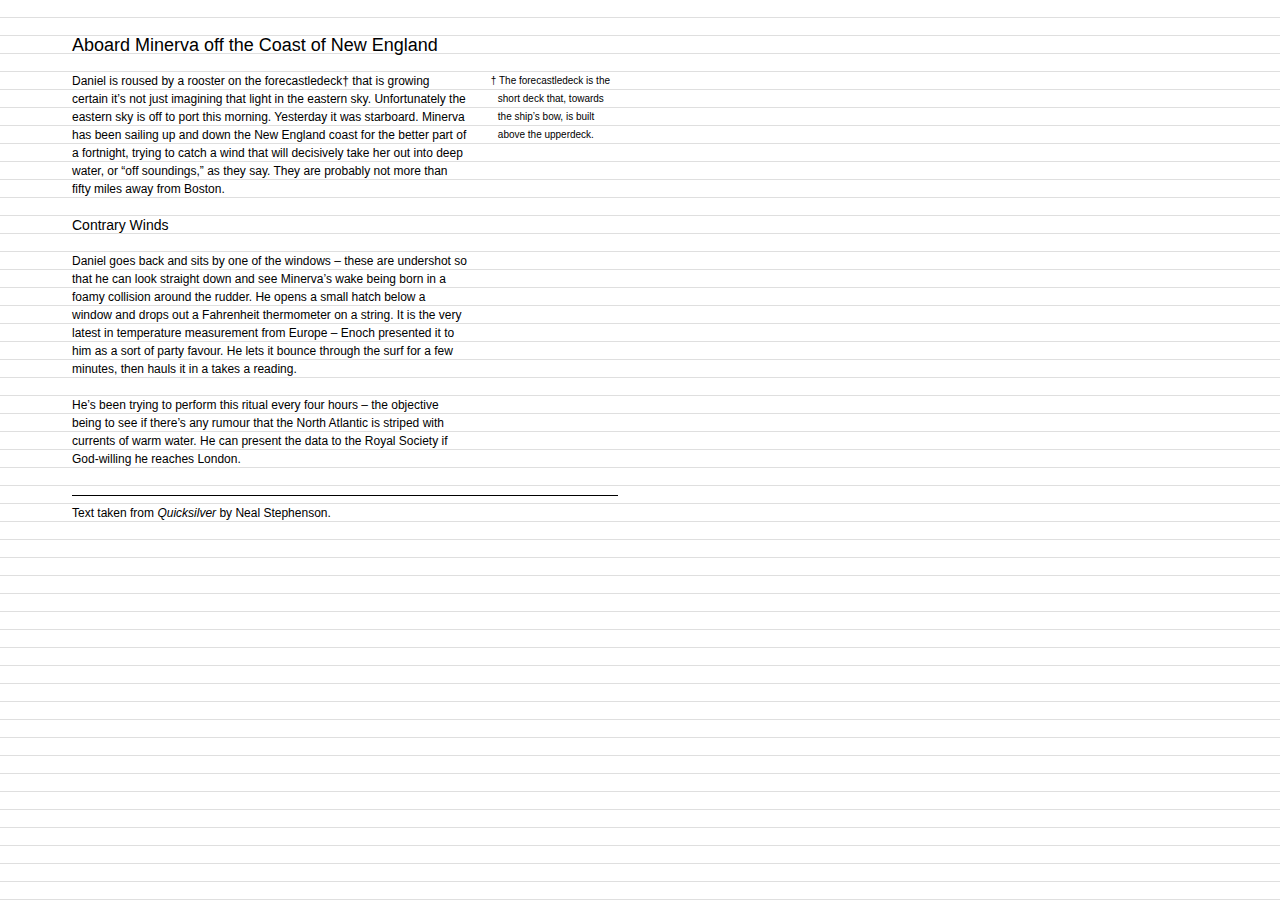
==== index.html @ 9137e632 "Initial commit. Basic typogaphic rhythm calcs in SASS" ====
<!DOCTYPE html PUBLIC "-//W3C//DTD XHTML 1.0 Strict//EN"
    "http://www.w3.org/TR/xhtml1/DTD/xhtml1-strict.dtd">
<html xmlns="http://www.w3.org/1999/xhtml">
  <head>
    <title>
      Compose a Vertical Rhythm example
    </title>
    <link rel="stylesheet" href="stylesheets/base.css" type="text/css">
  </head>
  <body>
    <h1>
      Aboard Minerva off the Coast of New England
    </h1>
    <div class="content">
      <p>
        Daniel is roused by a rooster on the forecastledeck† that is growing certain it’s not just imagining that light in the eastern sky. Unfortunately the eastern sky is off to port this morning. Yesterday it was starboard. Minerva has been sailing up and down the New England coast for the better part of a fortnight, trying to catch a wind that will decisively take her out into deep water, or “off soundings,” as they say. They are probably not more than fifty miles away from&nbsp;Boston.
      </p>
      <p class="sidenote">
        † The forecastledeck is the short deck that, towards the ship’s bow, is built above the&nbsp;upperdeck.
      </p>
      <h2>
        Contrary Winds
      </h2>
      <p>
        Daniel goes back and sits by one of the windows – these are undershot so that he can look straight down and see Minerva’s wake being born in a foamy collision around the rudder. He opens a small hatch below a window and drops out a Fahrenheit thermometer on a string. It is the very latest in temperature measurement from Europe – Enoch presented it to him as a sort of party favour. He lets it bounce through the surf for a few minutes, then hauls it in a takes a&nbsp;reading.
      </p>
      <p>
        He’s been trying to perform this ritual every four hours – the objective being to see if there’s any rumour that the North Atlantic is striped with currents of warm water. He can present the data to the Royal Society if God-willing he reaches&nbsp;London.
      </p>
      <p class="footnote">
        Text taken from <cite>Quicksilver</cite> by Neal&nbsp;Stephenson.
      </p>
    </div>
  </body>
</html>
---- stylesheets/base.css ----
/* ********** reset start ********** */
/* Taken from Eric Meyer - http://meyerweb.com/eric/tools/css/reset/ */
/* v1.0 | 20080212 */
html, body, div, span, applet, object, iframe, h1, h2, h3, h4, h5, h6, p, blockquote, pre, a, abbr, acronym, address, big, cite, code, del, dfn, em, font, img, ins, kbd, q, s, samp, small, strike, strong, sub, sup, tt, var, b, u, i, center, dl, dt, dd, ol, ul, li, fieldset, form, label, legend, table, caption, tbody, tfoot, thead, tr, th, td { margin: 0; padding: 0; border: 0; outline: 0; font-size: 100%; vertical-align: baseline; background: transparent; }

body { line-height: 1; }

ol, ul { list-style: none; }

blockquote, q { quotes: none; }

blockquote:before, blockquote:after { content: ""; content: none; }

q:before, q:after { content: ""; content: none; }

/* remember to define focus styles! */
:focus { outline: 0; }

/* remember to highlight inserts somehow! */
ins { text-decoration: none; }

del { text-decoration: line-through; }

/* tables still need 'cellspacing="0"' in the markup */
table { border-collapse: collapse; border-spacing: 0; }

/* ********** reset end ********** */
/* ********** layout start ********** */
body { background: url("../images/underline.gif"); -webkit-background-size: 18px; margin: 3em 6em; }

.sidenote { width: 12em; margin-right: 0; position: absolute; top: 0; left: 42.6em; }

.footnote { border-top: 0.083em solid black; margin-top: 2.25em; padding-top: 0.667em; margin-left: 0; width: 45.5em; }

.content { position: relative; width: 300px; }

/* ********** layout end ********** */
/* ********** typography start ********** */
body { font: 12px / 1.5 Georgia, "Helvetica Neue", Helvetica, Arial, sans-serif; }

.sidenote { text-indent: -0.7em; rhythm: 1em; font-size: 0.833em; line-height: 1.8; margin-top: 0em; margin-bottom: 0em; }

p { font-size: 1em; margin: 0 0 1.5em 0; width: 33em; }

h1 { rhythm: 1em; font-size: 1.5em; line-height: 1; margin-top: 0em; margin-bottom: 1em; font-weight: normal; }

h2 { rhythm: 1em; font-size: 1.167em; line-height: 1.286; margin-top: 0em; margin-bottom: 1.286em; font-weight: normal; }
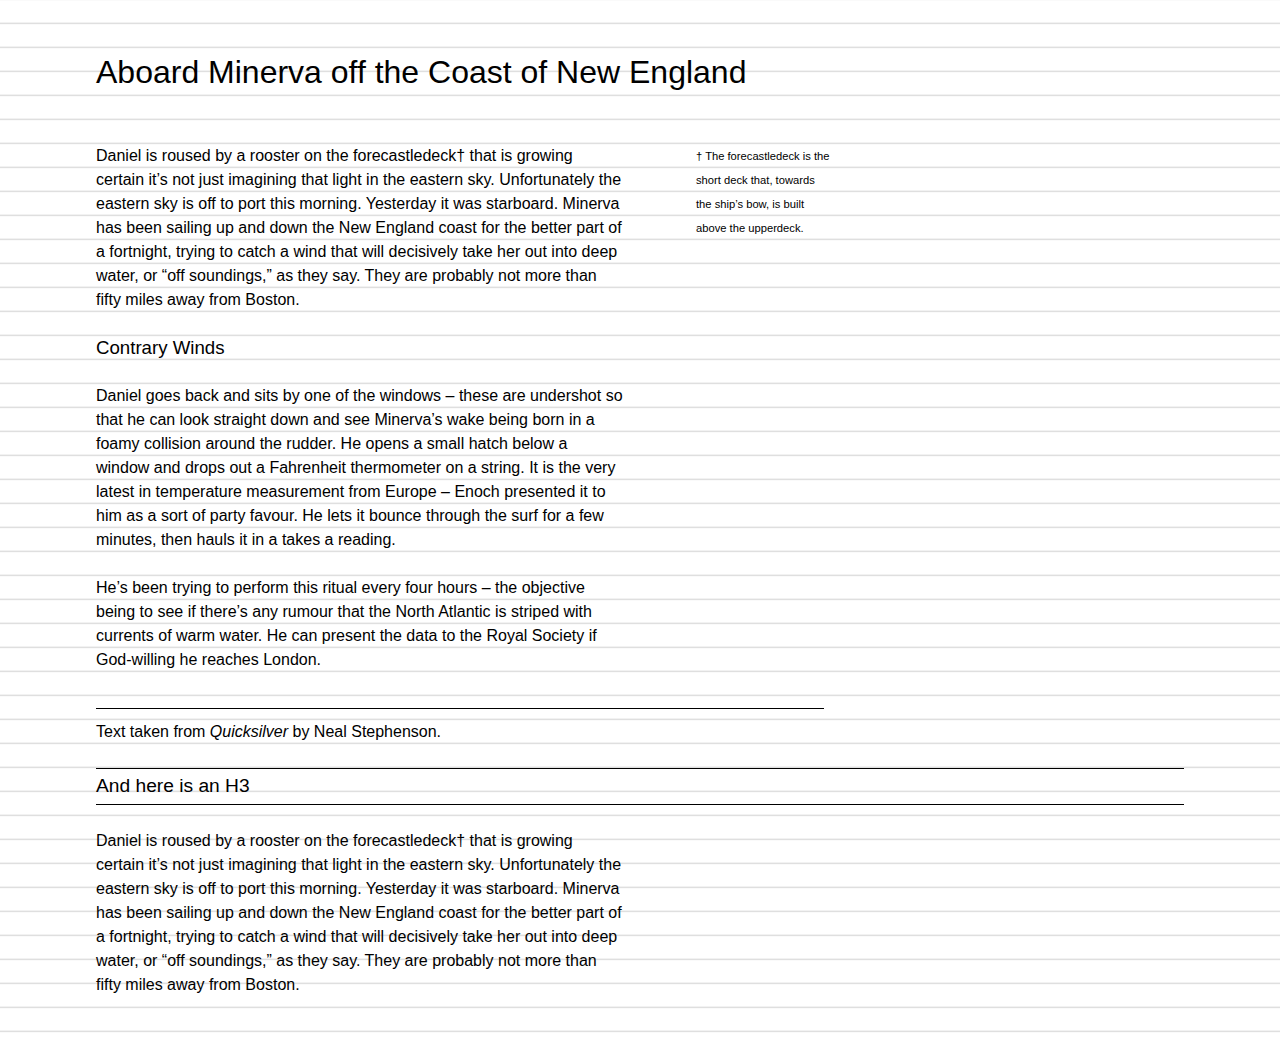
==== commit 26e4bed6: "added padding and border allowances" ====
--- a/index.html
+++ b/index.html
@@ -31,5 +31,13 @@
         Text taken from <cite>Quicksilver</cite> by Neal&nbsp;Stephenson.
       </p>
     </div>
+    <h3>
+      And here is an H3
+    </h3>
+    <div class="content">
+      <p>
+        Daniel is roused by a rooster on the forecastledeck† that is growing certain it’s not just imagining that light in the eastern sky. Unfortunately the eastern sky is off to port this morning. Yesterday it was starboard. Minerva has been sailing up and down the New England coast for the better part of a fortnight, trying to catch a wind that will decisively take her out into deep water, or “off soundings,” as they say. They are probably not more than fifty miles away from&nbsp;Boston.
+      </p>
+    </div>
   </body>
 </html>
--- a/stylesheets/base.css
+++ b/stylesheets/base.css
@@ -26,9 +26,9 @@
 
 /* ********** reset end ********** */
 /* ********** layout start ********** */
-body { background: url("../images/underline.gif"); -webkit-background-size: 18px; margin: 3em 6em; }
+body { background: url("../images/underline.gif"); -webkit-background-size: 24px; margin: 3em 6em; }
 
-.sidenote { width: 12em; margin-right: 0; position: absolute; top: 0; left: 42.6em; }
+.sidenote { width: 12em; margin-right: 0; position: absolute; top: 0; left: 600px; }
 
 .footnote { border-top: 0.083em solid black; margin-top: 2.25em; padding-top: 0.667em; margin-left: 0; width: 45.5em; }
 
@@ -36,12 +36,14 @@
 
 /* ********** layout end ********** */
 /* ********** typography start ********** */
-body { font: 12px / 1.5 Georgia, "Helvetica Neue", Helvetica, Arial, sans-serif; }
+body { font: 16px / 1.5 Georgia, "Helvetica Neue", Helvetica, Arial, sans-serif; }
 
-.sidenote { text-indent: -0.7em; rhythm: 1em; font-size: 0.833em; line-height: 1.8; margin-top: 0em; margin-bottom: 0em; }
+.sidenote { font-size: 0.7em; line-height: 2.143; margin-top: 0em; margin-bottom: 0em; }
 
-p { font-size: 1em; margin: 0 0 1.5em 0; width: 33em; }
+p { font-size: 1em; line-height: 1.5; margin-top: 1.5em; margin-bottom: 1.5em; width: 33em; }
 
-h1 { rhythm: 1em; font-size: 1.5em; line-height: 1; margin-top: 0em; margin-bottom: 1em; font-weight: normal; }
+h1 { font-size: 2em; line-height: 1.5; margin-top: 1.5em; margin-bottom: 1em; font-weight: normal; border-top: 0px solid black; border-bottom: 0px solid black; padding-top: 0em; padding-bottom: 0.5em; }
 
-h2 { rhythm: 1em; font-size: 1.167em; line-height: 1.286; margin-top: 0em; margin-bottom: 1.286em; font-weight: normal; }
+h2 { font-size: 1.167em; line-height: 1.286; margin-top: 0em; margin-bottom: 1.286em; font-weight: normal; }
+
+h3 { font-size: 1.2em; line-height: 1.25; margin-top: 0.888em; margin-bottom: 0.888em; font-weight: normal; border-top: 1px solid black; border-bottom: 1px solid black; padding-top: 0.3em; padding-bottom: 0.3em; }
